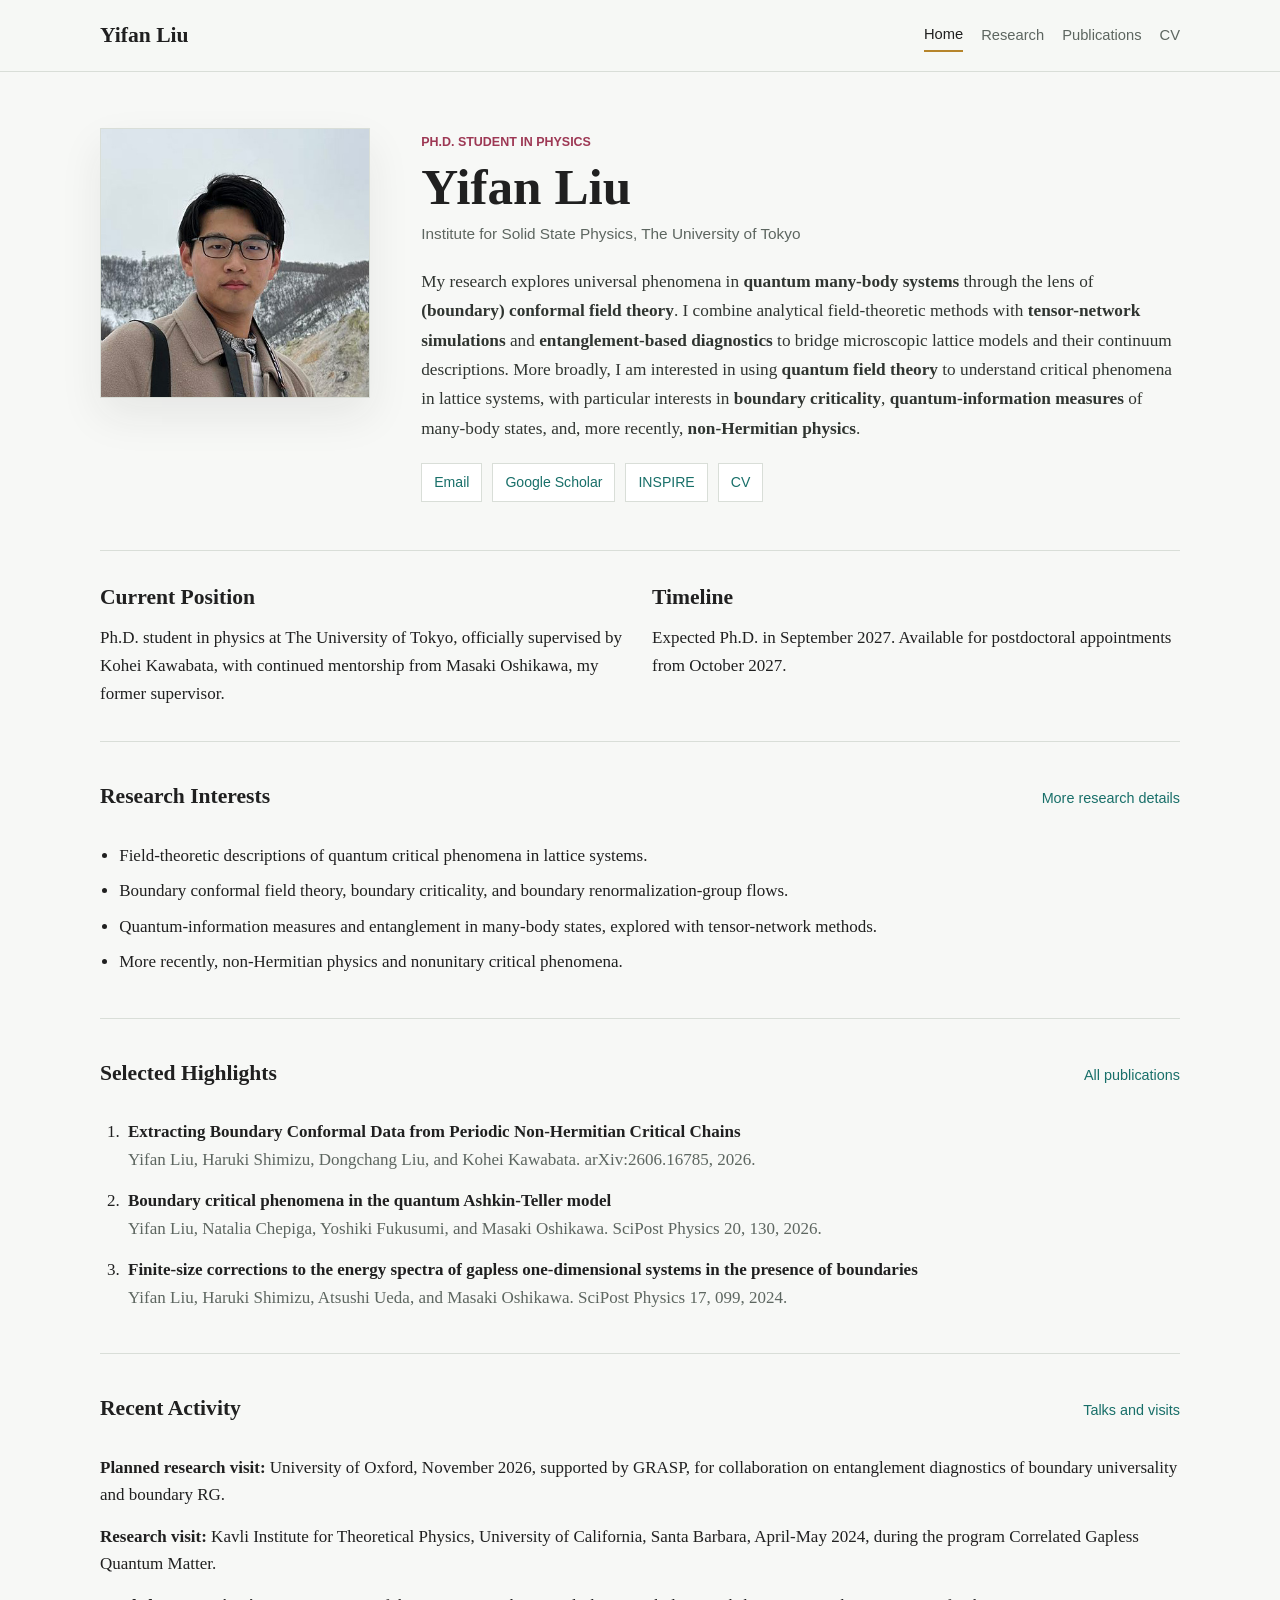
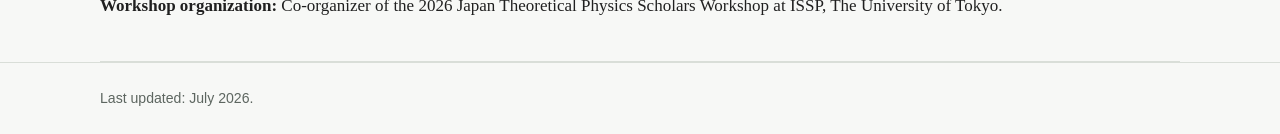
==== index.html @ a2973011 "Publish academic homepage" ====
<!doctype html>
<html lang="en">
  <head>
    <meta charset="utf-8">
    <meta name="viewport" content="width=device-width, initial-scale=1">
    <title>Yifan Liu</title>
    <meta
      name="description"
      content="Yifan Liu, Ph.D. student in physics at the Institute for Solid State Physics, The University of Tokyo."
    >
    <link rel="stylesheet" href="assets/css/style.css">
  </head>
  <body>
    <header class="site-header">
      <div class="wrap header-inner">
        <a class="brand" href="index.html">Yifan Liu</a>
        <nav class="nav" aria-label="Primary navigation">
          <a aria-current="page" href="index.html">Home</a>
          <a href="research.html">Research</a>
          <a href="publications.html">Publications</a>
          <a href="cv.html">CV</a>
        </nav>
      </div>
    </header>

    <main class="wrap">
      <section class="hero">
        <div class="portrait-block">
          <img src="assets/img/profile.jpg" alt="Portrait of Yifan Liu">
        </div>
        <div class="hero-copy">
          <p class="eyebrow">Ph.D. Student in Physics</p>
          <h1>Yifan Liu</h1>
          <p class="position">
            Institute for Solid State Physics, The University of Tokyo
          </p>
          <p class="summary">
            My research explores universal phenomena in <strong>quantum many-body
            systems</strong> through the lens of <strong>(boundary) conformal field
            theory</strong>. I combine analytical field-theoretic methods with
            <strong>tensor-network simulations</strong> and
            <strong>entanglement-based diagnostics</strong> to bridge microscopic
            lattice models and their continuum descriptions. More broadly, I am
            interested in using <strong>quantum field theory</strong> to understand
            critical phenomena in lattice systems, with particular interests in
            <strong>boundary criticality</strong>, <strong>quantum-information
            measures</strong> of many-body states, and, more recently,
            <strong>non-Hermitian physics</strong>.
          </p>
          <div class="quick-links" aria-label="Profile links">
            <a href="mailto:yifan@issp.u-tokyo.ac.jp">Email</a>
            <a href="https://scholar.google.com/citations?user=CDIBgyoAAAAJ">Google Scholar</a>
            <a href="https://inspirehep.net/authors/2811592">INSPIRE</a>
            <a href="cv.html">CV</a>
          </div>
        </div>
      </section>

      <section class="intro-grid" aria-label="Academic profile summary">
        <article>
          <h2>Current Position</h2>
          <p>
            Ph.D. student in physics at The University of Tokyo, officially
            supervised by Kohei Kawabata, with continued mentorship from Masaki
            Oshikawa, my former supervisor.
          </p>
        </article>
        <article>
          <h2>Timeline</h2>
          <p>
            Expected Ph.D. in September 2027. Available for postdoctoral
            appointments from October 2027.
          </p>
        </article>
      </section>

      <section class="section">
        <div class="section-heading">
          <h2>Research Interests</h2>
          <a href="research.html">More research details</a>
        </div>
        <ul class="topic-list">
          <li>Field-theoretic descriptions of quantum critical phenomena in lattice systems.</li>
          <li>Boundary conformal field theory, boundary criticality, and boundary renormalization-group flows.</li>
          <li>Quantum-information measures and entanglement in many-body states, explored with tensor-network methods.</li>
          <li>More recently, non-Hermitian physics and nonunitary critical phenomena.</li>
        </ul>
      </section>

      <section class="section">
        <div class="section-heading">
          <h2>Selected Highlights</h2>
          <a href="publications.html">All publications</a>
        </div>
        <ol class="publication-list">
          <li>
            <span class="pub-title">Extracting Boundary Conformal Data from Periodic Non-Hermitian Critical Chains</span>
            <span class="pub-meta">Yifan Liu, Haruki Shimizu, Dongchang Liu, and Kohei Kawabata. arXiv:2606.16785, 2026.</span>
          </li>
          <li>
            <span class="pub-title">Boundary critical phenomena in the quantum Ashkin-Teller model</span>
            <span class="pub-meta">Yifan Liu, Natalia Chepiga, Yoshiki Fukusumi, and Masaki Oshikawa. SciPost Physics 20, 130, 2026.</span>
          </li>
          <li>
            <span class="pub-title">Finite-size corrections to the energy spectra of gapless one-dimensional systems in the presence of boundaries</span>
            <span class="pub-meta">Yifan Liu, Haruki Shimizu, Atsushi Ueda, and Masaki Oshikawa. SciPost Physics 17, 099, 2024.</span>
          </li>
        </ol>
      </section>

      <section class="section">
        <div class="section-heading">
          <h2>Recent Activity</h2>
          <a href="cv.html#presentations">Talks and visits</a>
        </div>
        <div class="activity-list">
          <p>
            <strong>Planned research visit:</strong> University of Oxford,
            November 2026, supported by GRASP, for collaboration on entanglement
            diagnostics of boundary universality and boundary RG.
          </p>
          <p>
            <strong>Research visit:</strong> Kavli Institute for Theoretical
            Physics, University of California, Santa Barbara, April-May 2024,
            during the program Correlated Gapless Quantum Matter.
          </p>
          <p>
            <strong>Workshop organization:</strong> Co-organizer of the 2026
            Japan Theoretical Physics Scholars Workshop at ISSP, The University
            of Tokyo.
          </p>
        </div>
      </section>
    </main>

    <footer class="site-footer">
      <div class="wrap">
        <p>Last updated: July 2026.</p>
      </div>
    </footer>
  </body>
</html>
---- assets/css/style.css ----
:root {
  --bg: #f7f8f6;
  --paper: #ffffff;
  --ink: #202020;
  --muted: #5d6660;
  --line: #d9ded8;
  --teal: #186f69;
  --berry: #9d3854;
  --gold: #b6852b;
  --soft-teal: #e8f2ef;
  --soft-berry: #f7ebef;
  --shadow: 0 18px 40px rgba(32, 32, 32, 0.08);
}

* {
  box-sizing: border-box;
}

html {
  scroll-behavior: smooth;
}

body {
  margin: 0;
  background: var(--bg);
  color: var(--ink);
  font-family: Georgia, "Times New Roman", serif;
  font-size: 17px;
  line-height: 1.62;
}

a {
  color: var(--teal);
  text-decoration: none;
}

a:hover,
a:focus-visible {
  color: var(--berry);
  text-decoration: underline;
}

.wrap {
  width: min(1080px, calc(100% - 40px));
  margin: 0 auto;
}

.site-header {
  border-bottom: 1px solid var(--line);
  background: rgba(247, 248, 246, 0.94);
}

.header-inner {
  display: flex;
  align-items: center;
  justify-content: space-between;
  gap: 24px;
  padding: 18px 0;
}

.brand {
  color: var(--ink);
  font-size: 1.35rem;
  font-weight: 700;
}

.nav {
  display: flex;
  align-items: center;
  flex-wrap: wrap;
  gap: 8px 18px;
  font-family: Arial, Helvetica, sans-serif;
  font-size: 0.92rem;
}

.nav a {
  color: var(--muted);
  padding: 4px 0;
}

.nav a[aria-current="page"] {
  color: var(--ink);
  border-bottom: 2px solid var(--gold);
}

.hero {
  display: grid;
  grid-template-columns: minmax(240px, 270px) minmax(0, 1fr);
  gap: clamp(36px, 4vw, 56px);
  align-items: start;
  padding: 56px 0 48px;
}

.portrait-block {
  position: relative;
  width: 100%;
  aspect-ratio: 1;
  border: 1px solid var(--line);
  background: var(--paper);
  box-shadow: var(--shadow);
}

.portrait-block img,
.sidebar img {
  display: block;
  width: 100%;
  height: 100%;
  object-fit: cover;
}

.hero-copy {
  min-width: 0;
  padding-top: 4px;
}

.hero-copy h1 {
  font-size: clamp(2.8rem, 4vw, 4rem);
  line-height: 1.05;
}

.eyebrow {
  margin: 0 0 8px;
  color: var(--berry);
  font-family: Arial, Helvetica, sans-serif;
  font-size: 0.78rem;
  font-weight: 700;
  letter-spacing: 0;
  text-transform: uppercase;
}

h1,
h2,
h3,
p {
  overflow-wrap: anywhere;
}

h1,
h2,
h3 {
  color: var(--ink);
  line-height: 1.18;
}

h1 {
  margin: 0 0 8px;
  font-size: clamp(2.3rem, 4vw, 4.7rem);
}

h2 {
  margin: 0 0 14px;
  font-size: 1.35rem;
}

h3 {
  margin: 0 0 4px;
  font-size: 1.04rem;
}

.position {
  margin: 0 0 22px;
  color: var(--muted);
  font-family: Arial, Helvetica, sans-serif;
  font-size: 0.96rem;
  line-height: 1.5;
}

.summary,
.lead {
  max-width: 760px;
  margin: 0;
  color: #303531;
}

.summary {
  font-size: 1.08rem;
  line-height: 1.7;
}

.lead {
  font-size: 1.18rem;
}

.quick-links,
.profile-links {
  display: flex;
  flex-wrap: wrap;
  gap: 10px;
  margin-top: 24px;
  font-family: Arial, Helvetica, sans-serif;
}

.quick-links {
  margin-top: 20px;
}

.quick-links a,
.profile-links a {
  border: 1px solid var(--line);
  background: var(--paper);
  color: var(--teal);
  padding: 7px 12px;
  font-size: 0.88rem;
}

.quick-links a:hover,
.profile-links a:hover {
  border-color: var(--teal);
  text-decoration: none;
}

.intro-grid {
  display: grid;
  grid-template-columns: repeat(2, minmax(0, 1fr));
  gap: 24px;
  padding: 34px 0;
  border-top: 1px solid var(--line);
  border-bottom: 1px solid var(--line);
}

.intro-grid article {
  min-width: 0;
}

.intro-grid p,
.section p,
.content p {
  margin: 0;
}

.section {
  padding: 42px 0;
  border-bottom: 1px solid var(--line);
}

.section-heading {
  display: flex;
  align-items: baseline;
  justify-content: space-between;
  gap: 24px;
  margin-bottom: 18px;
}

.section-heading a {
  flex: 0 0 auto;
  font-family: Arial, Helvetica, sans-serif;
  font-size: 0.9rem;
}

.topic-list,
.activity-list,
.content ul {
  margin: 0;
}

.topic-list {
  padding-left: 1.2rem;
}

.topic-list li + li,
.content li + li {
  margin-top: 8px;
}

.publication-list {
  display: grid;
  gap: 14px;
  margin: 0;
  padding-left: 1.5rem;
}

.publication-list li {
  padding-left: 4px;
}

.pub-title {
  display: block;
  font-weight: 700;
}

.pub-meta {
  display: block;
  color: var(--muted);
}

.activity-list {
  display: grid;
  gap: 14px;
}

.page-layout {
  display: grid;
  grid-template-columns: 260px minmax(0, 1fr);
  gap: 52px;
  padding: 54px 0 60px;
}

.sidebar {
  align-self: start;
  position: sticky;
  top: 24px;
}

.sidebar img {
  aspect-ratio: 1;
  border: 1px solid var(--line);
  background: var(--paper);
  box-shadow: var(--shadow);
}

.sidebar h1 {
  margin-top: 18px;
  font-size: 1.55rem;
}

.sidebar p {
  color: var(--muted);
  font-size: 0.96rem;
}

.content {
  min-width: 0;
}

.content > h1 {
  font-size: clamp(2.1rem, 3vw, 3.2rem);
  line-height: 1.12;
  margin-bottom: 18px;
}

.content section {
  padding: 30px 0;
  border-top: 1px solid var(--line);
}

.project-list {
  display: grid;
  grid-template-columns: 1fr;
  gap: 18px;
}

.project-list article {
  border: 1px solid var(--line);
  background: var(--paper);
  padding: 20px;
}

.cv-entry {
  display: grid;
  grid-template-columns: minmax(0, 1.05fr) minmax(0, 1fr);
  gap: 24px;
  padding: 17px 0;
  border-bottom: 1px solid var(--line);
}

.cv-entry p {
  color: var(--muted);
}

.cv h3 + ul {
  margin-top: 8px;
}

.site-footer {
  border-top: 1px solid var(--line);
  color: var(--muted);
  font-family: Arial, Helvetica, sans-serif;
  font-size: 0.88rem;
  padding: 24px 0;
}

.site-footer p {
  margin: 0;
}

@media (max-width: 820px) {
  .header-inner {
    align-items: flex-start;
    flex-direction: column;
  }

  .hero,
  .page-layout,
  .intro-grid,
  .project-list,
  .cv-entry {
    grid-template-columns: 1fr;
  }

  .hero {
    gap: 28px;
    padding-top: 42px;
  }

  .portrait-block,
  .sidebar img {
    max-width: 220px;
  }

  .sidebar {
    position: static;
  }

  .section-heading {
    align-items: flex-start;
    flex-direction: column;
    gap: 4px;
  }

}

@media (max-width: 520px) {
  .wrap {
    width: min(100% - 28px, 1080px);
  }

  body {
    font-size: 16px;
  }

  .nav {
    gap: 6px 14px;
  }

  .quick-links a,
  .profile-links a {
    width: 100%;
    text-align: center;
  }
}
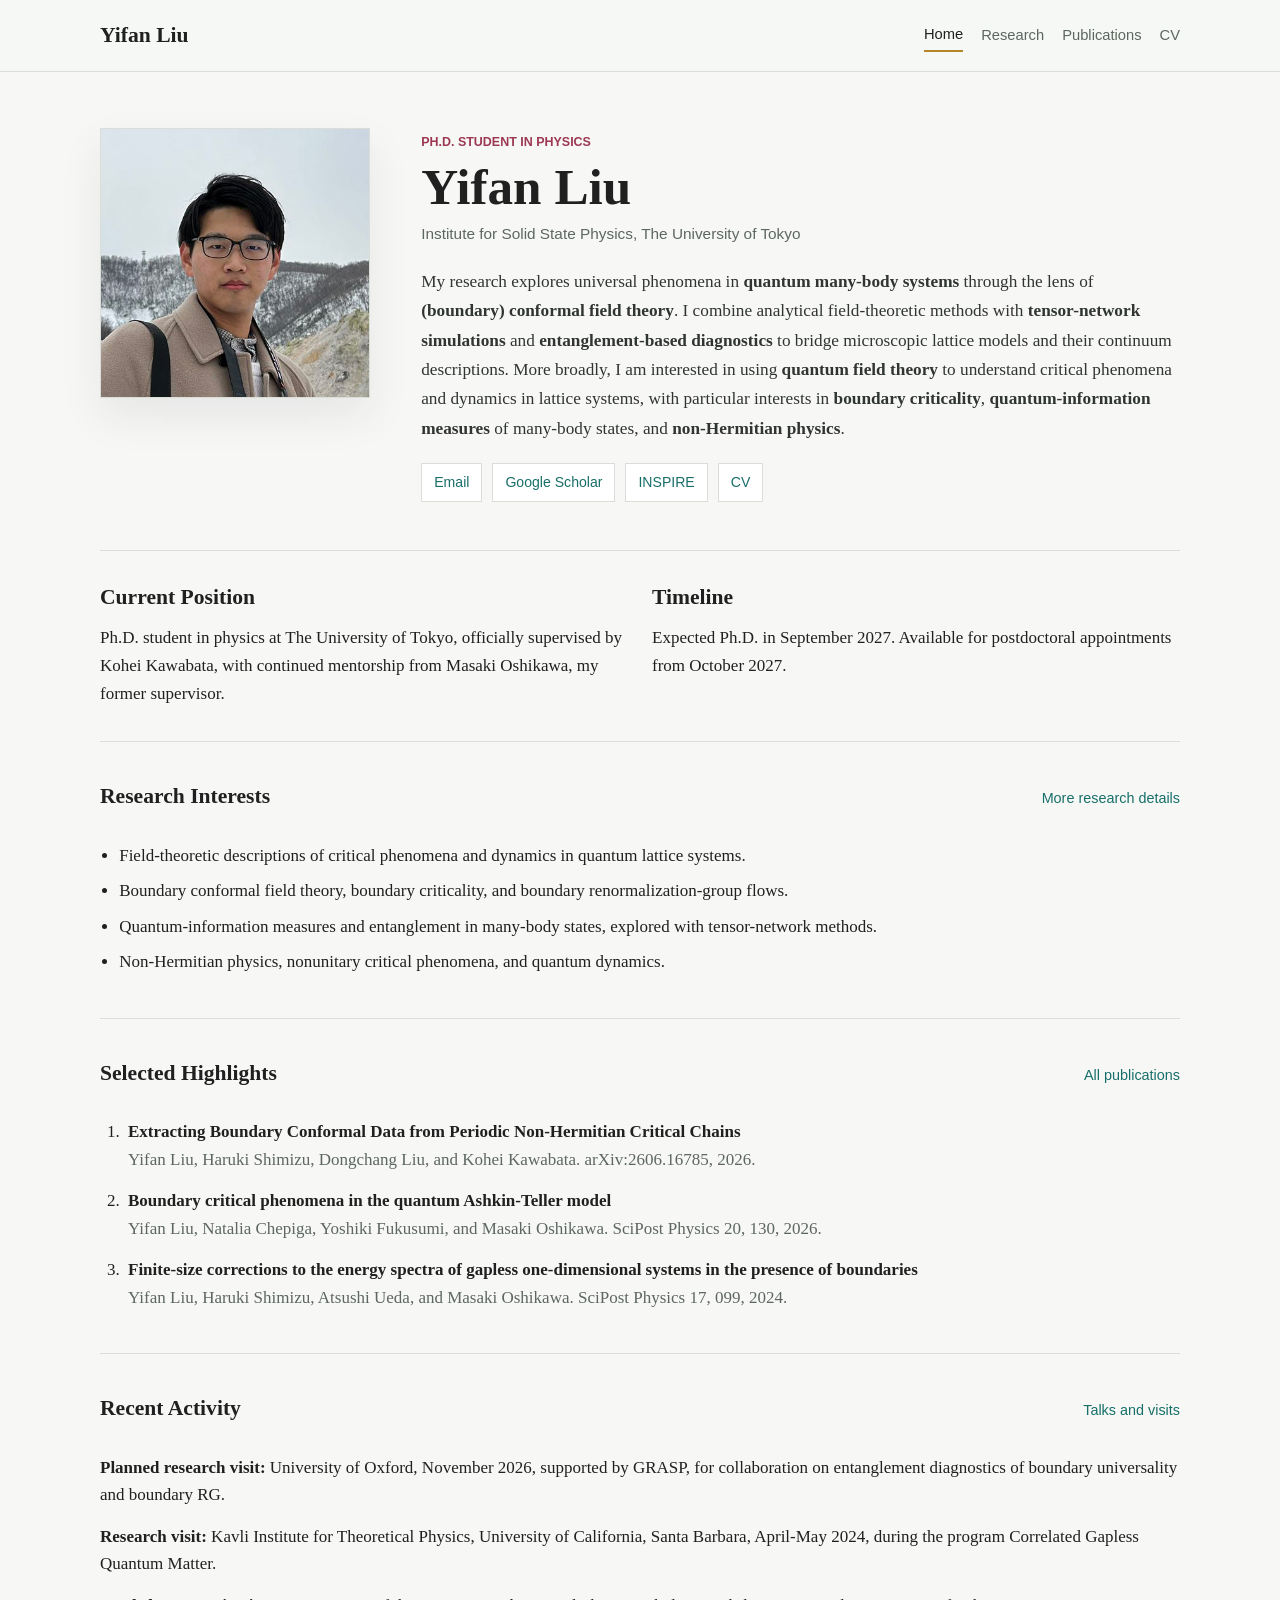
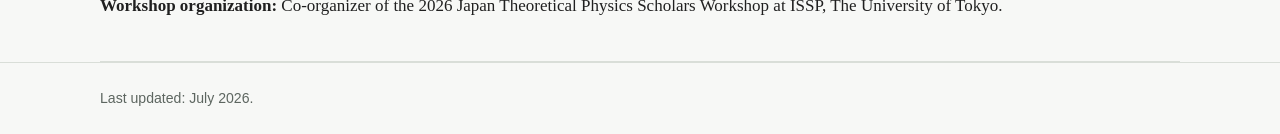
==== commit 23fb1ed0: "Refine public research profile" ====
--- a/index.html
+++ b/index.html
@@ -42,10 +42,10 @@
             <strong>entanglement-based diagnostics</strong> to bridge microscopic
             lattice models and their continuum descriptions. More broadly, I am
             interested in using <strong>quantum field theory</strong> to understand
-            critical phenomena in lattice systems, with particular interests in
-            <strong>boundary criticality</strong>, <strong>quantum-information
-            measures</strong> of many-body states, and, more recently,
-            <strong>non-Hermitian physics</strong>.
+            critical phenomena and dynamics in lattice systems, with particular
+            interests in <strong>boundary criticality</strong>,
+            <strong>quantum-information measures</strong> of many-body states,
+            and <strong>non-Hermitian physics</strong>.
           </p>
           <div class="quick-links" aria-label="Profile links">
             <a href="mailto:yifan@issp.u-tokyo.ac.jp">Email</a>
@@ -80,10 +80,10 @@
           <a href="research.html">More research details</a>
         </div>
         <ul class="topic-list">
-          <li>Field-theoretic descriptions of quantum critical phenomena in lattice systems.</li>
+          <li>Field-theoretic descriptions of critical phenomena and dynamics in quantum lattice systems.</li>
           <li>Boundary conformal field theory, boundary criticality, and boundary renormalization-group flows.</li>
           <li>Quantum-information measures and entanglement in many-body states, explored with tensor-network methods.</li>
-          <li>More recently, non-Hermitian physics and nonunitary critical phenomena.</li>
+          <li>Non-Hermitian physics, nonunitary critical phenomena, and quantum dynamics.</li>
         </ul>
       </section>
 
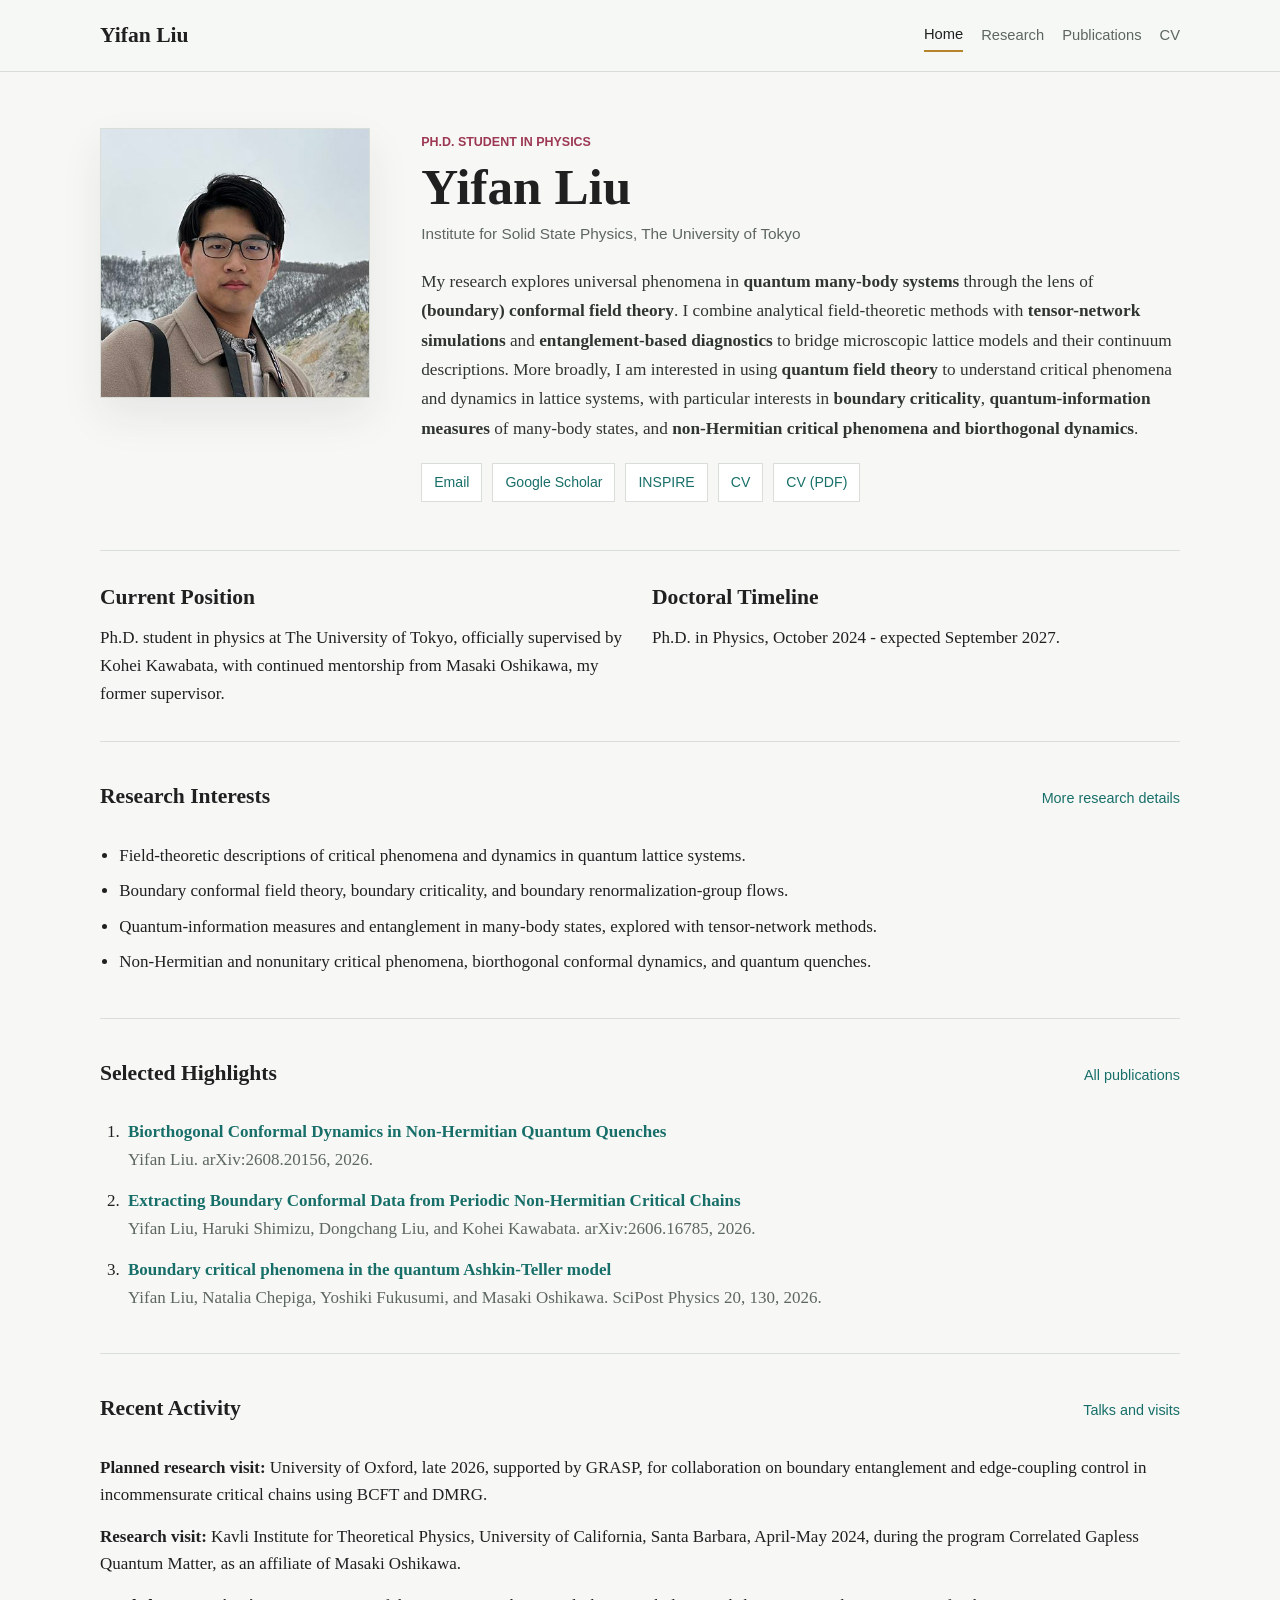
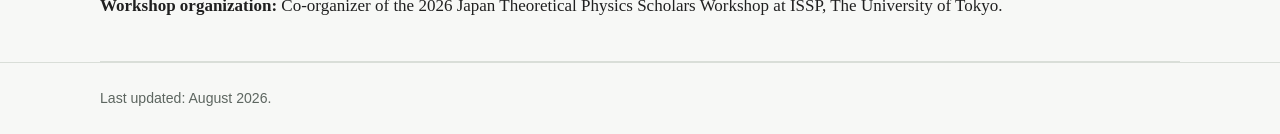
==== commit 84a33c6a: "Update CV and add quench preprint" ====
--- a/index.html
+++ b/index.html
@@ -45,13 +45,15 @@
             critical phenomena and dynamics in lattice systems, with particular
             interests in <strong>boundary criticality</strong>,
             <strong>quantum-information measures</strong> of many-body states,
-            and <strong>non-Hermitian physics</strong>.
+            and <strong>non-Hermitian critical phenomena and biorthogonal
+            dynamics</strong>.
           </p>
           <div class="quick-links" aria-label="Profile links">
             <a href="mailto:yifan@issp.u-tokyo.ac.jp">Email</a>
             <a href="https://scholar.google.com/citations?user=CDIBgyoAAAAJ">Google Scholar</a>
             <a href="https://inspirehep.net/authors/2811592">INSPIRE</a>
             <a href="cv.html">CV</a>
+            <a href="assets/docs/Yifan_Liu_Academic_CV.pdf">CV (PDF)</a>
           </div>
         </div>
       </section>
@@ -66,10 +68,9 @@
           </p>
         </article>
         <article>
-          <h2>Timeline</h2>
+          <h2>Doctoral Timeline</h2>
           <p>
-            Expected Ph.D. in September 2027. Available for postdoctoral
-            appointments from October 2027.
+            Ph.D. in Physics, October 2024 - expected September 2027.
           </p>
         </article>
       </section>
@@ -83,7 +84,7 @@
           <li>Field-theoretic descriptions of critical phenomena and dynamics in quantum lattice systems.</li>
           <li>Boundary conformal field theory, boundary criticality, and boundary renormalization-group flows.</li>
           <li>Quantum-information measures and entanglement in many-body states, explored with tensor-network methods.</li>
-          <li>Non-Hermitian physics, nonunitary critical phenomena, and quantum dynamics.</li>
+          <li>Non-Hermitian and nonunitary critical phenomena, biorthogonal conformal dynamics, and quantum quenches.</li>
         </ul>
       </section>
 
@@ -94,16 +95,16 @@
         </div>
         <ol class="publication-list">
           <li>
-            <span class="pub-title">Extracting Boundary Conformal Data from Periodic Non-Hermitian Critical Chains</span>
+            <span class="pub-title"><a href="https://arxiv.org/abs/2608.20156">Biorthogonal Conformal Dynamics in Non-Hermitian Quantum Quenches</a></span>
+            <span class="pub-meta">Yifan Liu. arXiv:2608.20156, 2026.</span>
+          </li>
+          <li>
+            <span class="pub-title"><a href="https://arxiv.org/abs/2606.16785">Extracting Boundary Conformal Data from Periodic Non-Hermitian Critical Chains</a></span>
             <span class="pub-meta">Yifan Liu, Haruki Shimizu, Dongchang Liu, and Kohei Kawabata. arXiv:2606.16785, 2026.</span>
           </li>
           <li>
-            <span class="pub-title">Boundary critical phenomena in the quantum Ashkin-Teller model</span>
+            <span class="pub-title"><a href="https://doi.org/10.21468/SciPostPhys.20.5.130">Boundary critical phenomena in the quantum Ashkin-Teller model</a></span>
             <span class="pub-meta">Yifan Liu, Natalia Chepiga, Yoshiki Fukusumi, and Masaki Oshikawa. SciPost Physics 20, 130, 2026.</span>
-          </li>
-          <li>
-            <span class="pub-title">Finite-size corrections to the energy spectra of gapless one-dimensional systems in the presence of boundaries</span>
-            <span class="pub-meta">Yifan Liu, Haruki Shimizu, Atsushi Ueda, and Masaki Oshikawa. SciPost Physics 17, 099, 2024.</span>
           </li>
         </ol>
       </section>
@@ -116,13 +117,15 @@
         <div class="activity-list">
           <p>
             <strong>Planned research visit:</strong> University of Oxford,
-            November 2026, supported by GRASP, for collaboration on entanglement
-            diagnostics of boundary universality and boundary RG.
+            late 2026, supported by GRASP, for collaboration on boundary
+            entanglement and edge-coupling control in incommensurate critical
+            chains using BCFT and DMRG.
           </p>
           <p>
             <strong>Research visit:</strong> Kavli Institute for Theoretical
             Physics, University of California, Santa Barbara, April-May 2024,
-            during the program Correlated Gapless Quantum Matter.
+            during the program Correlated Gapless Quantum Matter, as an
+            affiliate of Masaki Oshikawa.
           </p>
           <p>
             <strong>Workshop organization:</strong> Co-organizer of the 2026
@@ -135,7 +138,7 @@
 
     <footer class="site-footer">
       <div class="wrap">
-        <p>Last updated: July 2026.</p>
+        <p>Last updated: August 2026.</p>
       </div>
     </footer>
   </body>
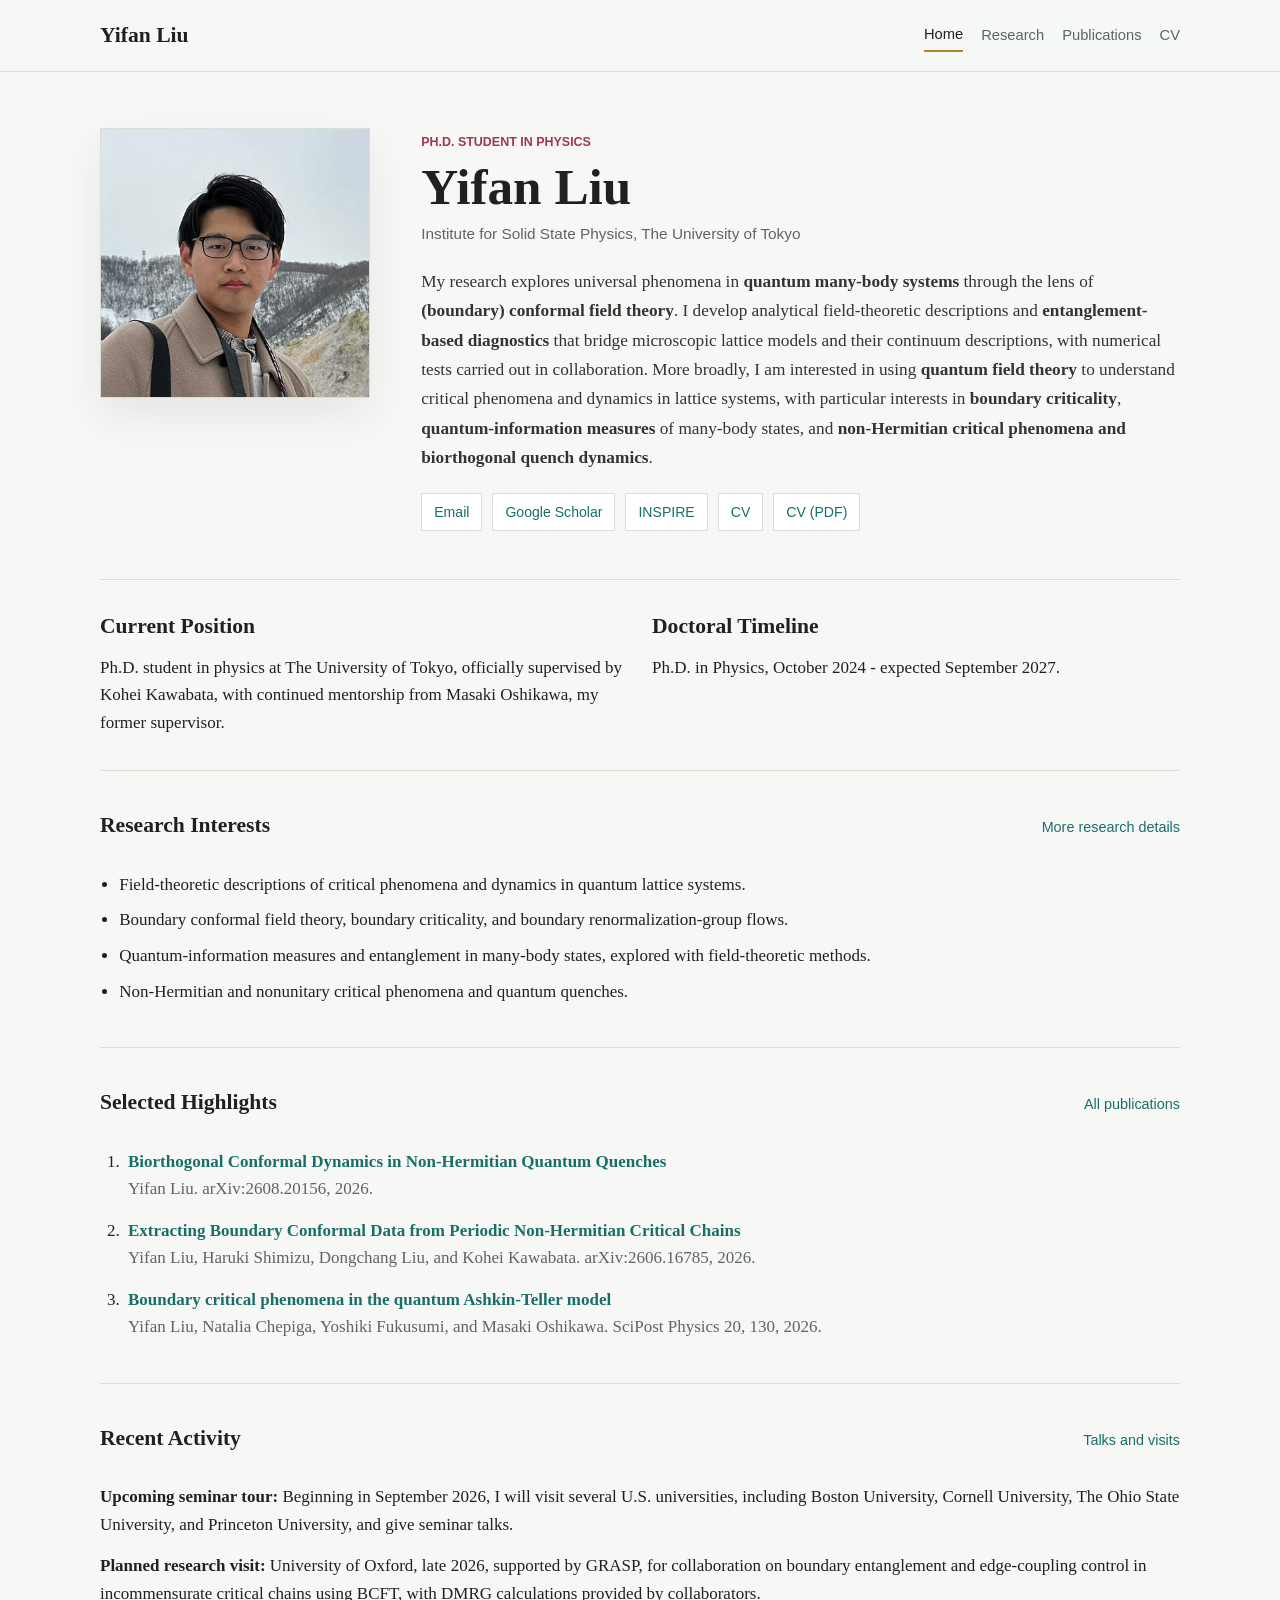
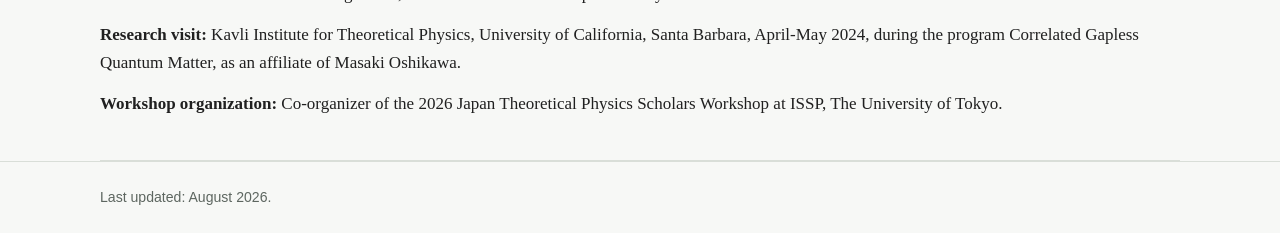
==== commit aa85536f: "Refine research profile and add seminar tour" ====
--- a/index.html
+++ b/index.html
@@ -37,16 +37,16 @@
           <p class="summary">
             My research explores universal phenomena in <strong>quantum many-body
             systems</strong> through the lens of <strong>(boundary) conformal field
-            theory</strong>. I combine analytical field-theoretic methods with
-            <strong>tensor-network simulations</strong> and
-            <strong>entanglement-based diagnostics</strong> to bridge microscopic
-            lattice models and their continuum descriptions. More broadly, I am
+            theory</strong>. I develop analytical field-theoretic descriptions and
+            <strong>entanglement-based diagnostics</strong> that bridge microscopic
+            lattice models and their continuum descriptions, with numerical tests
+            carried out in collaboration. More broadly, I am
             interested in using <strong>quantum field theory</strong> to understand
             critical phenomena and dynamics in lattice systems, with particular
             interests in <strong>boundary criticality</strong>,
             <strong>quantum-information measures</strong> of many-body states,
             and <strong>non-Hermitian critical phenomena and biorthogonal
-            dynamics</strong>.
+            quench dynamics</strong>.
           </p>
           <div class="quick-links" aria-label="Profile links">
             <a href="mailto:yifan@issp.u-tokyo.ac.jp">Email</a>
@@ -83,8 +83,8 @@
         <ul class="topic-list">
           <li>Field-theoretic descriptions of critical phenomena and dynamics in quantum lattice systems.</li>
           <li>Boundary conformal field theory, boundary criticality, and boundary renormalization-group flows.</li>
-          <li>Quantum-information measures and entanglement in many-body states, explored with tensor-network methods.</li>
-          <li>Non-Hermitian and nonunitary critical phenomena, biorthogonal conformal dynamics, and quantum quenches.</li>
+          <li>Quantum-information measures and entanglement in many-body states, explored with field-theoretic methods.</li>
+          <li>Non-Hermitian and nonunitary critical phenomena and quantum quenches.</li>
         </ul>
       </section>
 
@@ -116,10 +116,16 @@
         </div>
         <div class="activity-list">
           <p>
+            <strong>Upcoming seminar tour:</strong> Beginning in September 2026,
+            I will visit several U.S. universities, including Boston University,
+            Cornell University, The Ohio State University, and Princeton
+            University, and give seminar talks.
+          </p>
+          <p>
             <strong>Planned research visit:</strong> University of Oxford,
             late 2026, supported by GRASP, for collaboration on boundary
             entanglement and edge-coupling control in incommensurate critical
-            chains using BCFT and DMRG.
+            chains using BCFT, with DMRG calculations provided by collaborators.
           </p>
           <p>
             <strong>Research visit:</strong> Kavli Institute for Theoretical
